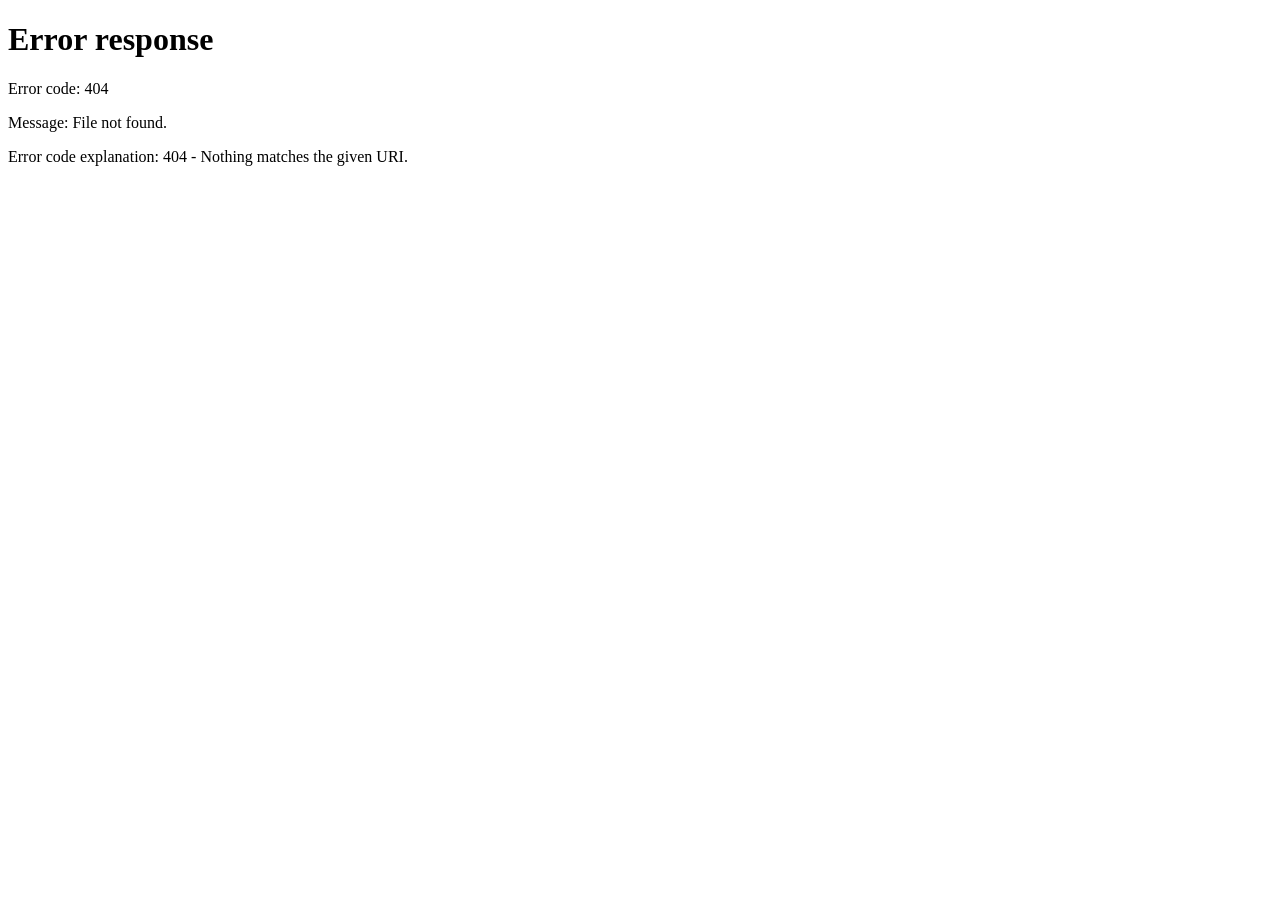
==== index.html @ cd9b55e0 "Add files via upload" ====
<!DOCTYPE html>
<html lang="en">
<head>
    <meta charset="UTF-8">
    <meta http-equiv="refresh" content="0; url=code/index.html">
    <meta name="viewport" content="width=device-width, initial-scale=1.0">
    <title>The Copper Room</title>
</head>
<body>
    <p>Redirecting to <a href="code/index.html">The Copper Room</a>...</p>
</body>
</html>
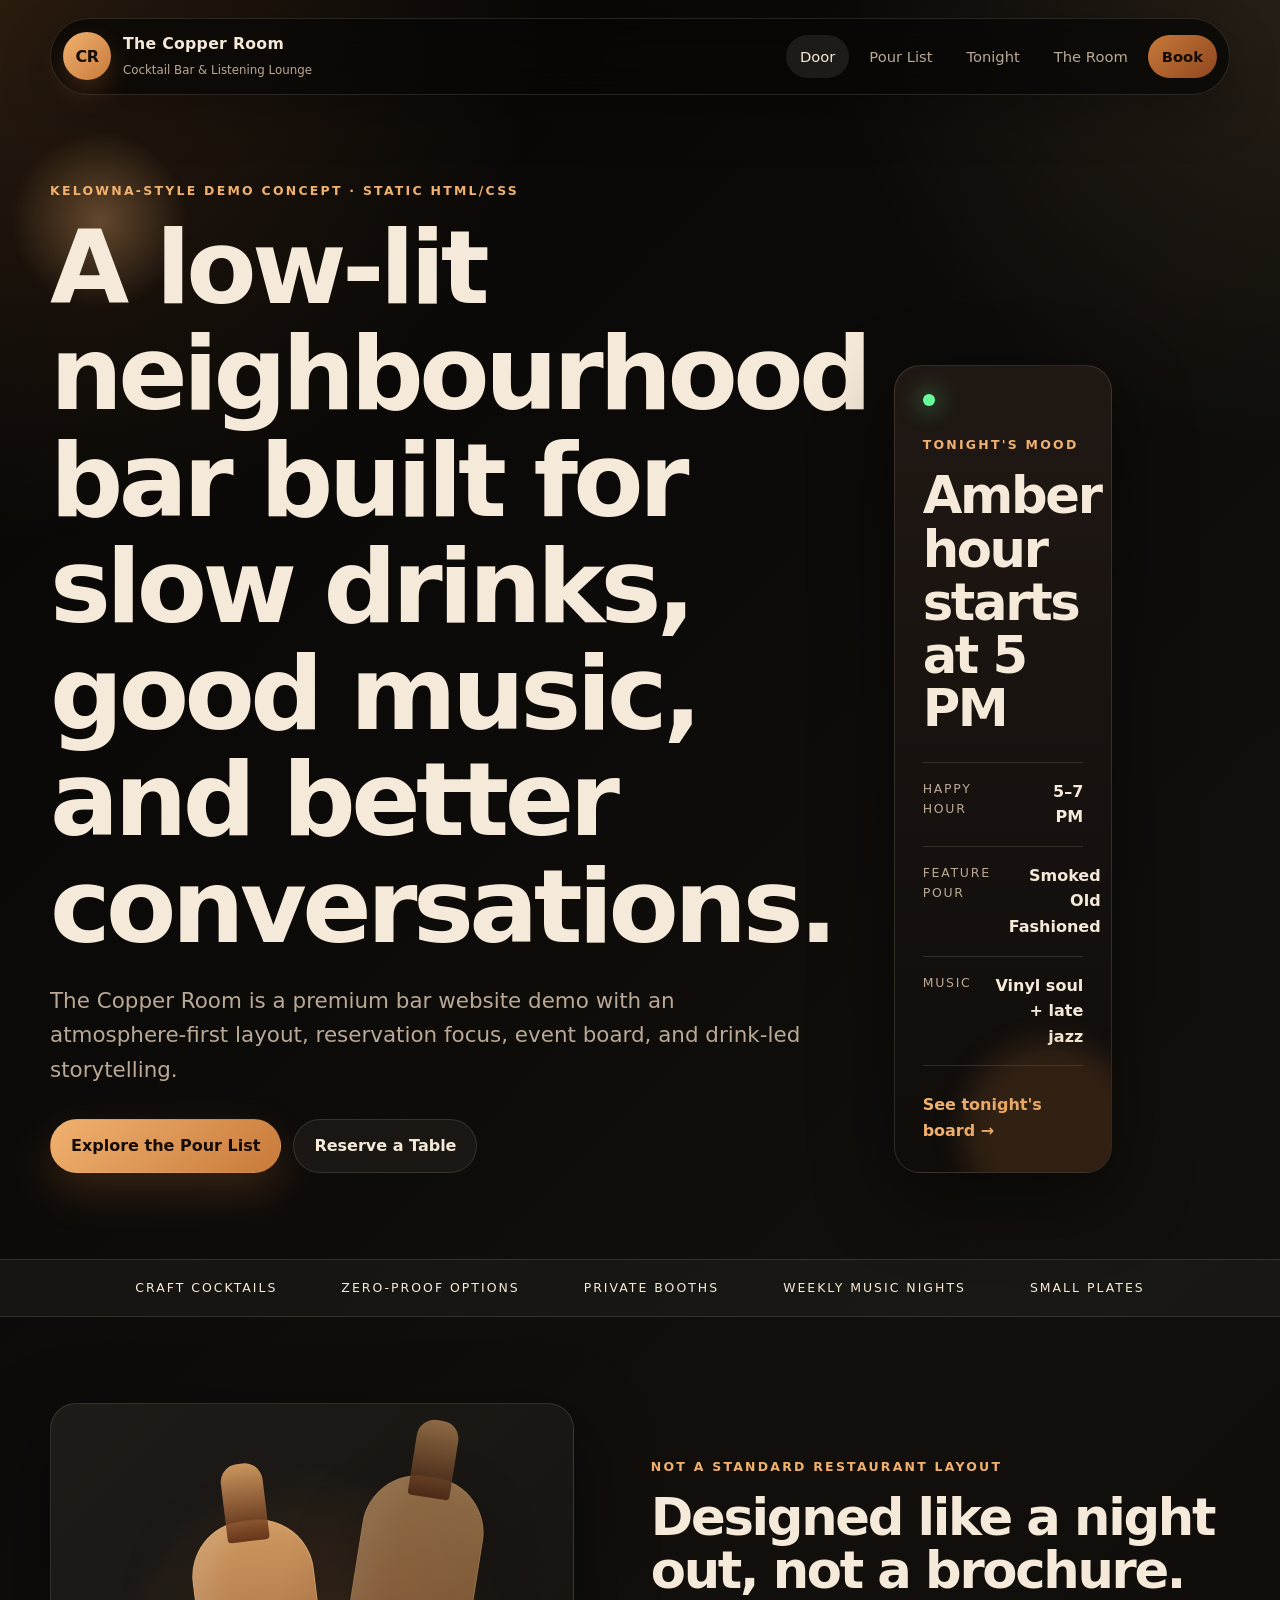
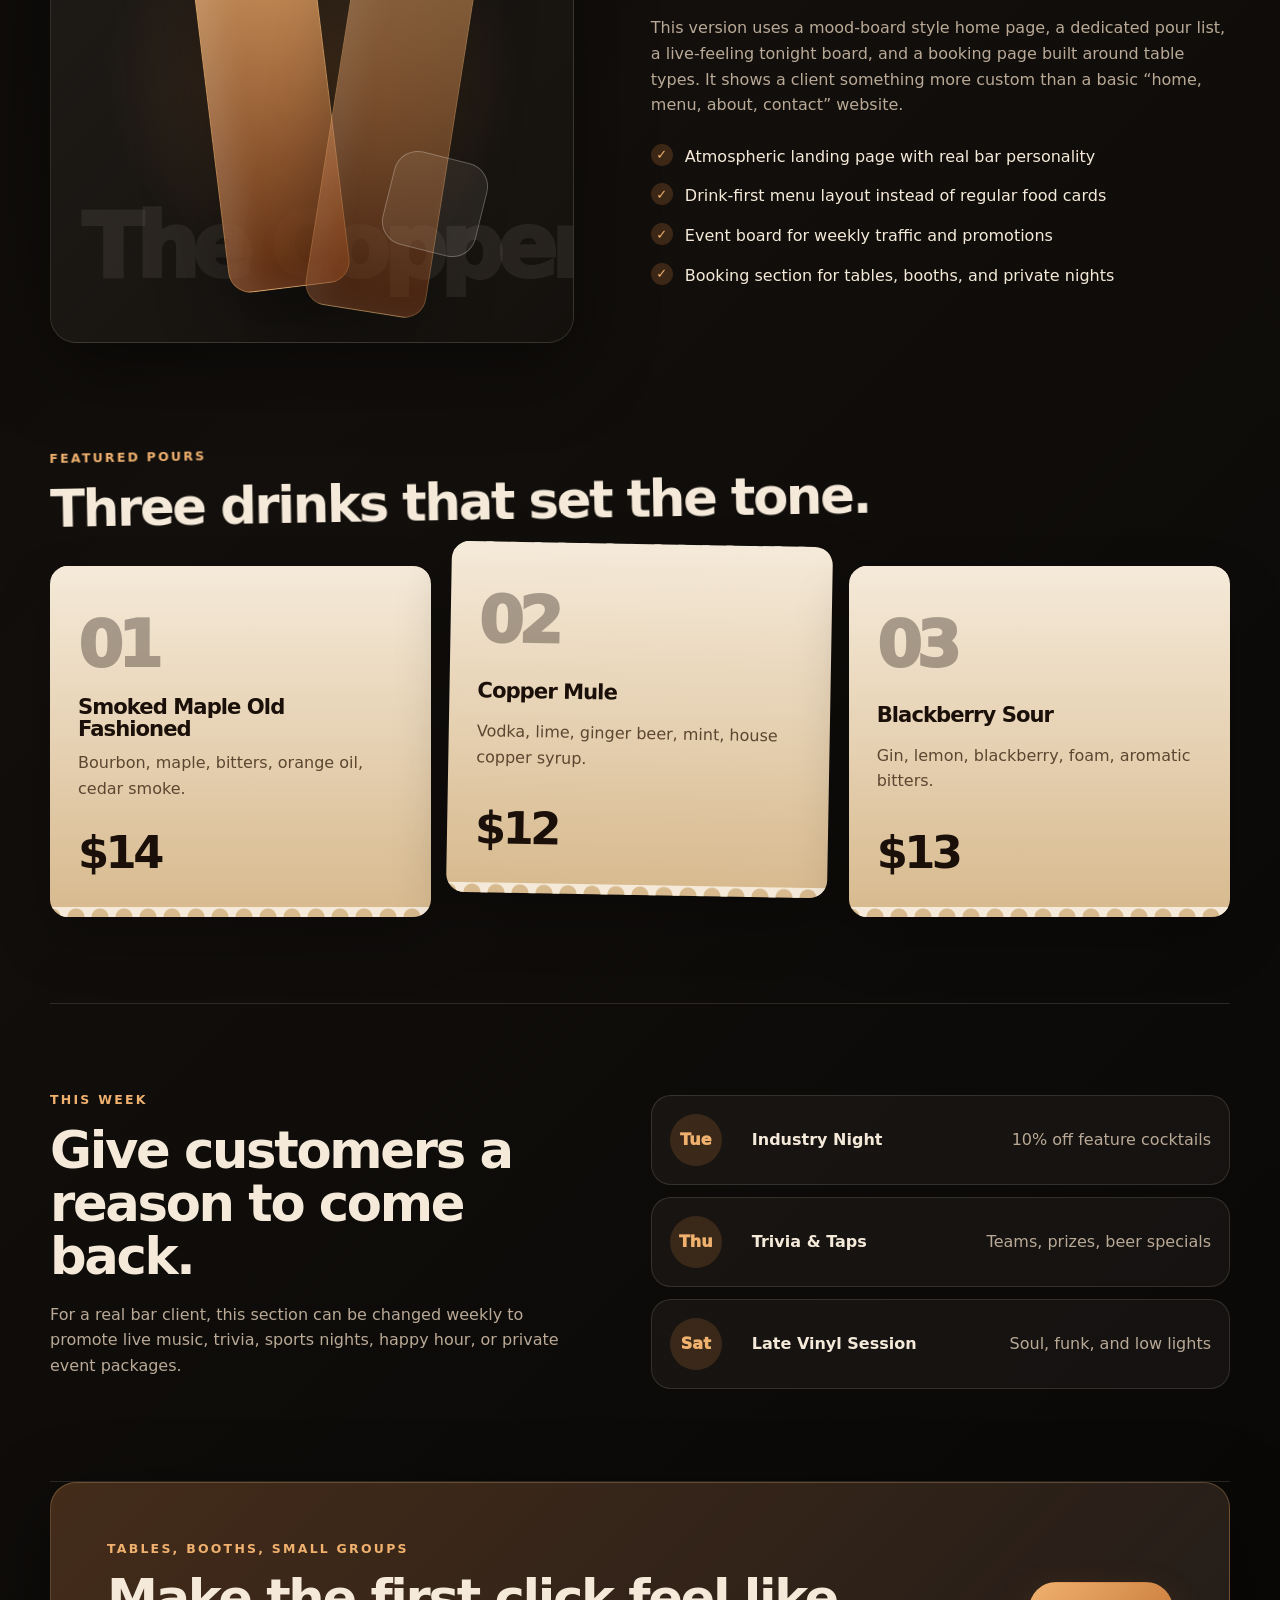
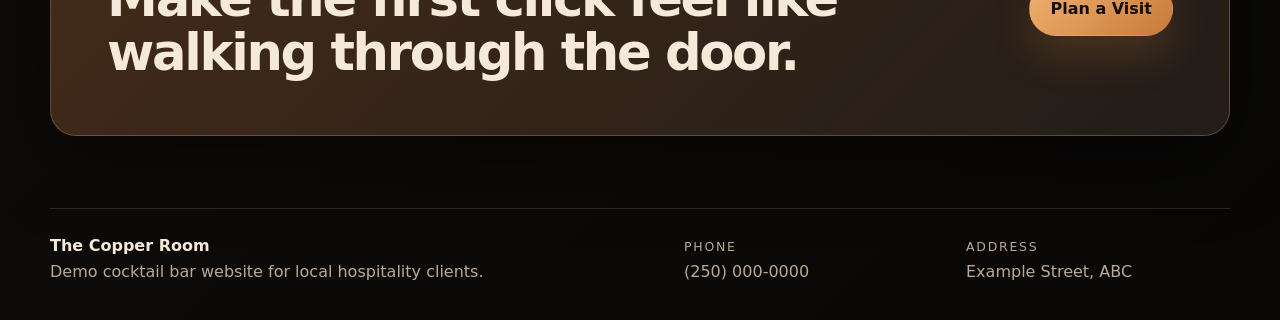
==== commit 849adaa0: "Add files via upload" ====
--- a/index.html
+++ b/index.html
@@ -2,11 +2,11 @@
 <html lang="en">
 <head>
     <meta charset="UTF-8">
-    <meta http-equiv="refresh" content="0; url=code/index.html">
+    <meta http-equiv="refresh" content="0; url=code/entry.html">
     <meta name="viewport" content="width=device-width, initial-scale=1.0">
     <title>The Copper Room</title>
 </head>
 <body>
-    <p>Redirecting to <a href="code/index.html">The Copper Room</a>...</p>
+    <p>Redirecting to <a href="code/entry.html">The Copper Room</a>...</p>
 </body>
 </html>
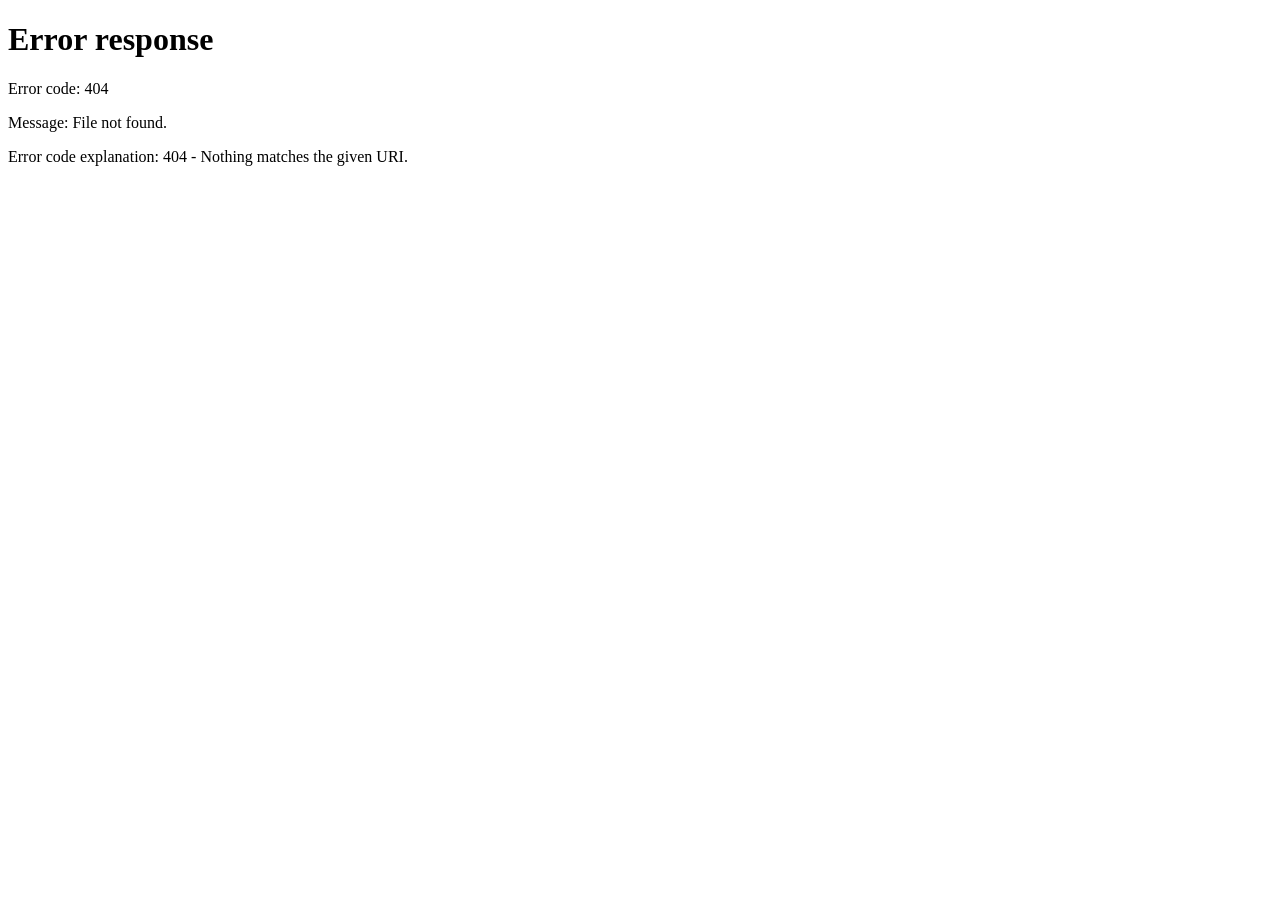
==== commit 20e0bd3b: "Add files via upload" ====
--- a/index.html
+++ b/index.html
@@ -2,11 +2,11 @@
 <html lang="en">
 <head>
     <meta charset="UTF-8">
-    <meta http-equiv="refresh" content="0; url=code/entry.html">
+    <meta http-equiv="refresh" content="0; url=code/index.html">
     <meta name="viewport" content="width=device-width, initial-scale=1.0">
     <title>The Copper Room</title>
 </head>
 <body>
-    <p>Redirecting to <a href="code/entry.html">The Copper Room</a>...</p>
+    <p>Redirecting to <a href="code/index.html">The Copper Room</a>...</p>
 </body>
 </html>
